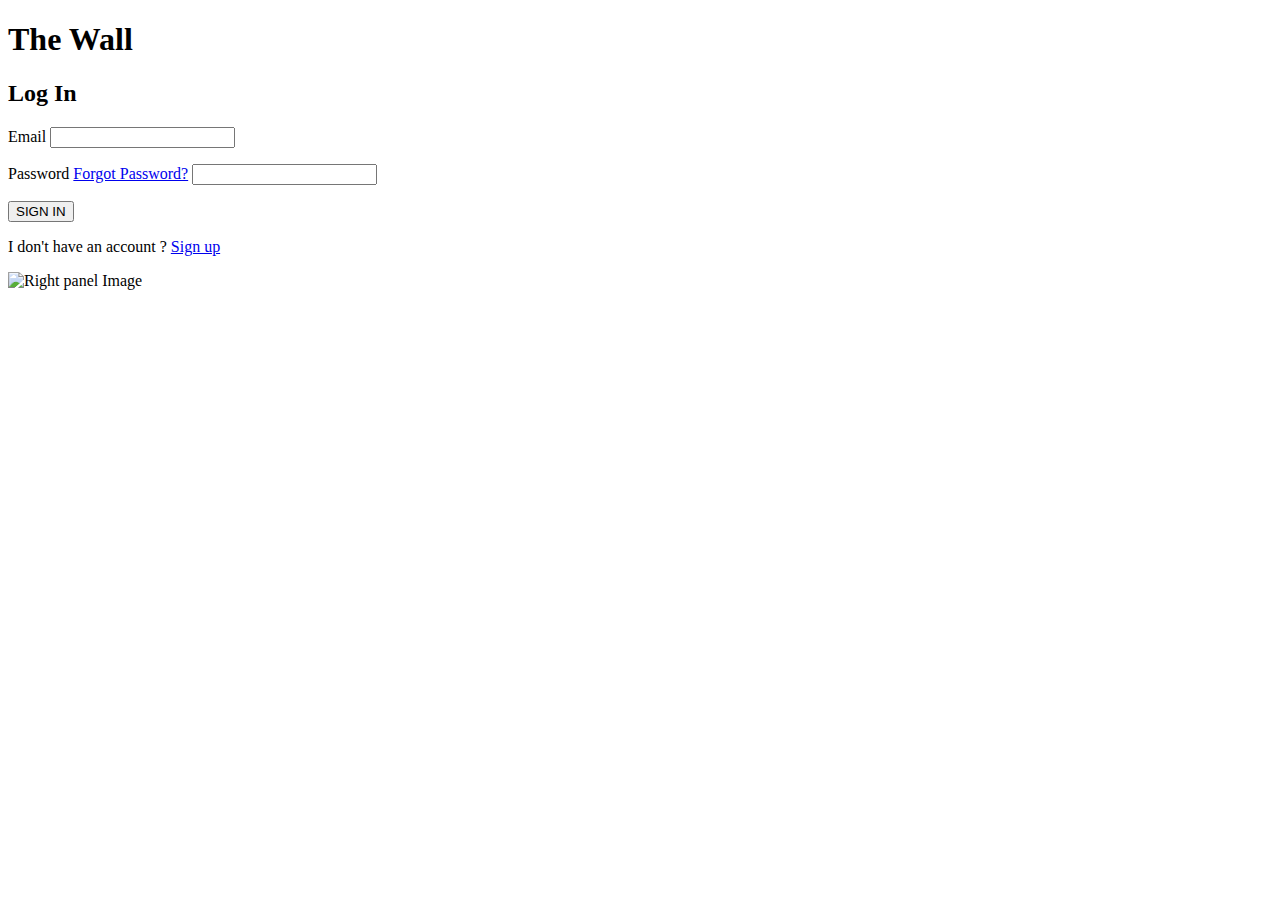
==== November Wall/views/index.html @ 515a324f "Add files via upload" ====
<!DOCTYPE html>
<html lang="en">
<head>
    <meta charset="UTF-8">
    <meta http-equiv="X-UA-Compatible" content="IE=edge">
    <meta name="viewport" content="width=device-width, initial-scale=1.0">
    <meta name="description" content="Login form of the wall assignment">
    <meta name="author" content="John Paolo R. Ruelo">

    <link rel="stylesheet" href="/assets/css/index.css">
    <title>Sign In Page</title>
</head>
<body>
    <div class="container">
        <div class="login">
            <form action="POST" class="login_form">
                <h1>The Wall</h1>
                <h2>Log In</h2>
                <label>Email</label>
                <input type="text" name="email" class="email_input">
                <p class="error_email error_text"></p>

                <label>Password
                    <a href="#">Forgot Password?</a>
                </label>
                <input type="password" name="password" class="password_input">
                <p class="error_password error_text"></p>

                <button type="submit">SIGN IN</button>

                <p class="is_registered">I don't have an account ? 
                    <a href="sign_up.html">Sign up</a>
                </p>
            </form>
        </div>
    </div>
    <div id="design-panel">
        <img src="/assets/images/userpanel.png" alt="Right panel Image">
    </div>
    <script src="/assets/js/global.js"></script>
    <script src="/assets/js/index.js"></script>
</body>
</html>
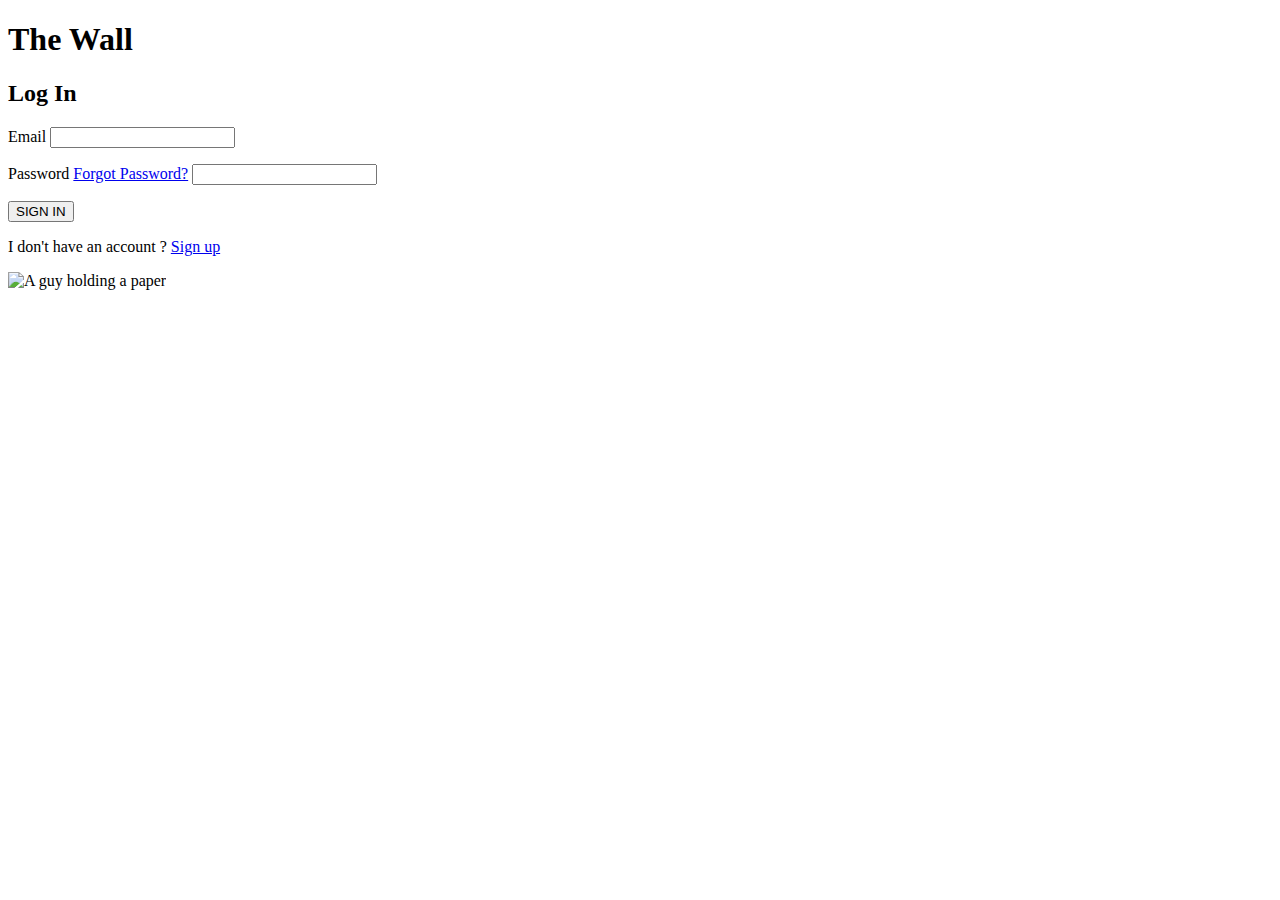
==== commit 7211a7a9: "Add files via upload" ====
--- a/November Wall/views/index.html
+++ b/November Wall/views/index.html
@@ -17,25 +17,25 @@
                 <h1>The Wall</h1>
                 <h2>Log In</h2>
                 <label>Email</label>
-                <input type="text" name="email" class="email_input">
+                <input type="text" name="email" class="email_input" tabindex="1">
                 <p class="error_email error_text"></p>
 
                 <label>Password
                     <a href="#">Forgot Password?</a>
                 </label>
-                <input type="password" name="password" class="password_input">
+                <input type="password" name="password" class="password_input" tabindex="2">
                 <p class="error_password error_text"></p>
 
-                <button type="submit">SIGN IN</button>
+                <button type="submit" tabindex="3">SIGN IN</button>
 
                 <p class="is_registered">I don't have an account ? 
-                    <a href="sign_up.html">Sign up</a>
+                    <a href="sign_up.html" tabindex="4">Sign up</a>
                 </p>
             </form>
         </div>
     </div>
     <div id="design-panel">
-        <img src="/assets/images/userpanel.png" alt="Right panel Image">
+        <img src="/assets/images/userpanel.png" alt="A guy holding a paper">
     </div>
     <script src="/assets/js/global.js"></script>
     <script src="/assets/js/index.js"></script>
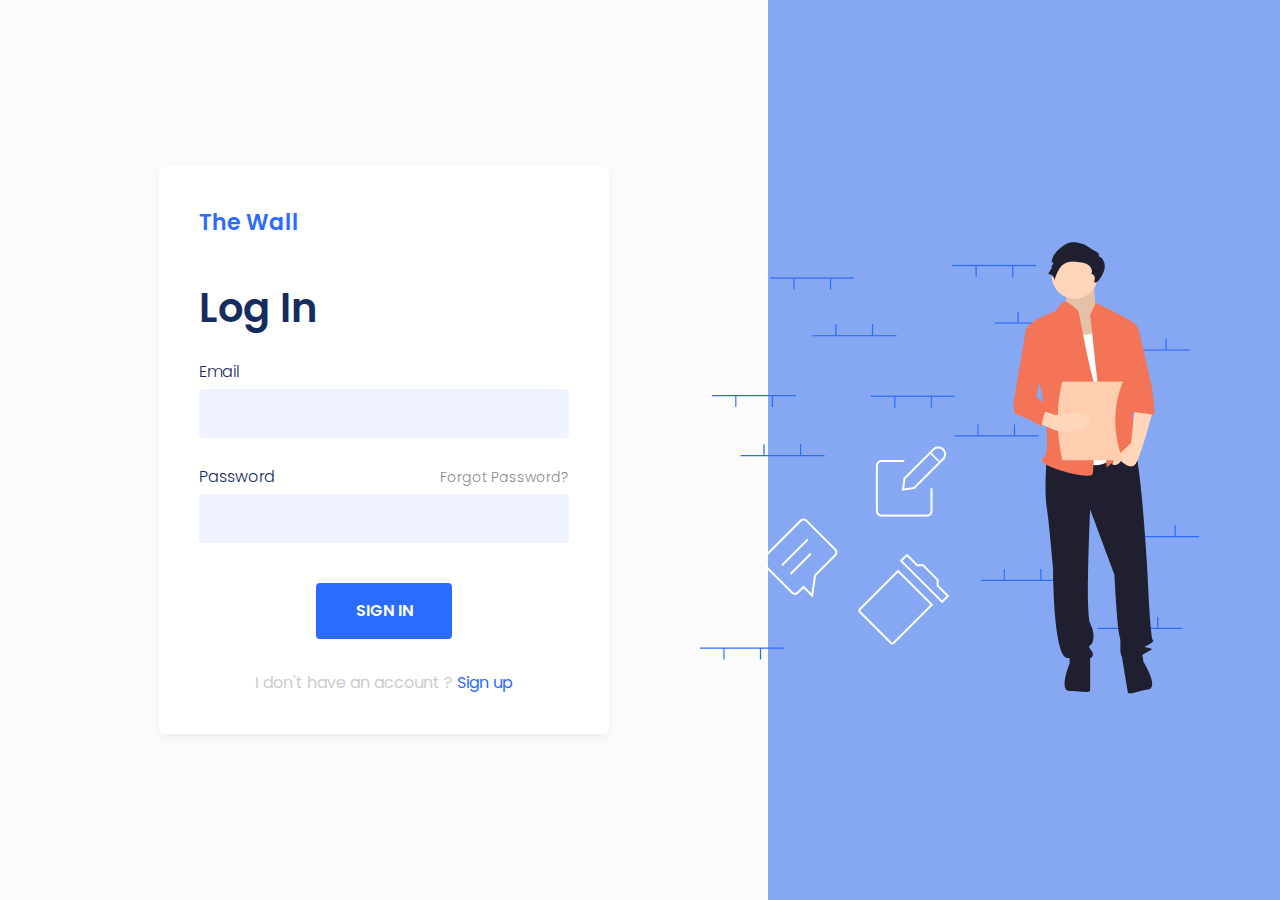
==== commit b2a74942: "reworked all previous issue" ====
--- a/November Wall/views/index.html
+++ b/November Wall/views/index.html
@@ -1,13 +1,14 @@
 <!DOCTYPE html>
 <html lang="en">
 <head>
+    <link rel="icon" type="image/x-icon" href="../assets/images/15608-200.png">
     <meta charset="UTF-8">
     <meta http-equiv="X-UA-Compatible" content="IE=edge">
+    <meta name="author" content="John Paolo R. Ruelo">
+    <meta name="description" content="Login form of the wall assignment">
     <meta name="viewport" content="width=device-width, initial-scale=1.0">
-    <meta name="description" content="Login form of the wall assignment">
-    <meta name="author" content="John Paolo R. Ruelo">
 
-    <link rel="stylesheet" href="/assets/css/index.css">
+    <link rel="stylesheet" href="../assets/css/index.css">
     <title>Sign In Page</title>
 </head>
 <body>
@@ -35,9 +36,9 @@
         </div>
     </div>
     <div id="design-panel">
-        <img src="/assets/images/userpanel.png" alt="A guy holding a paper">
+        <img src="../assets/images/userpanel.png" alt="A guy holding a paper">
     </div>
-    <script src="/assets/js/global.js"></script>
-    <script src="/assets/js/index.js"></script>
+    <script src="../assets/js/global.js"></script>
+    <script src="../assets/js/index.js"></script>
 </body>
 </html>--- a/November Wall/assets/css/index.css
+++ b/November Wall/assets/css/index.css
@@ -0,0 +1,160 @@
+/* normalize css */
+* {
+  box-sizing: border-box;
+  font-family: 'Poppins', sans-serif;
+  margin: 0px;
+  padding: 0px;
+}
+a {
+  text-decoration: none;
+}
+body {
+  align-self: center;
+  background-color: #fbfbfb;
+  display: flex;
+}
+button {
+  cursor: pointer;
+}
+@font-face {
+  font-family: Poppins_light;
+  src: url(../fonts/Poppins-Light.ttf);
+}
+@font-face {
+  font-family: Poppins_Regular;
+  src: url(../fonts/Poppins-Regular.ttf);
+}
+@font-face {
+  font-family: Poppins_medium;
+  src: url(../fonts/Poppins-Medium.ttf);
+}
+@font-face {
+  font-family: Poppins_semiBold;
+  src: url(../fonts/Poppins-SemiBold.ttf);
+}
+.container {
+  align-items: center;
+  display: flex;
+  justify-content: center;
+  width: 857px;
+}
+.container .login {
+  background-color: #ffffff;
+  border-radius: 6px;
+  box-shadow: 0px 4px 8px rgba(0, 0, 0, 0.05);
+  width: 450px;
+}
+.container .login form {
+  color: #152c61;
+  display: flex;
+  flex-direction: column;
+  padding: 40px;
+}
+.container .login form h1 {
+  color: #2c6bff;
+  font: normal 600 22px Poppins_semiBold;
+}
+.container .login form h2 {
+  color: #152c61;
+  font: normal 600 40px Poppins_semiBold;
+  margin-top: 39px;
+}
+.container .login form label {
+  color: #152c61;
+  display: flex;
+  font: normal 300 16px/24px Poppins_light;
+  justify-content: space-between;
+  margin-top: 22px;
+}
+.container .login form label a {
+  color: rgba(0, 0, 0, 0.5);
+  font: normal 300 14px Poppins_light;
+  margin-top: 2px;
+}
+.container .login form input {
+  background: #eef3ff;
+  border-radius: 4px;
+  border: none;
+  color: #152c61;
+  font: normal 400 14px/21px Poppins_Regular;
+  margin: 5px 0px;
+  padding: 14px 9px;
+}
+.container .login form input.error_input {
+  background-color: #fdf1f1;
+}
+.container .login form .error_text {
+  color: #e1554c;
+  font: normal 300 14px/21px Poppins_light;
+}
+.container .login form button[type=submit] {
+  background: #2c6bff;
+  border-radius: 4px;
+  border: none;
+  color: white;
+  font: normal 600 16px/24px Poppins_semiBold;
+  margin: 35px auto 33px auto;
+  padding: 16px 0px;
+  width: 136px;
+}
+.container .login form .is_registered {
+  color: #cccccc;
+  font: normal 400 16px/22px Poppins_Regular;
+  text-align: center;
+}
+.container .login form .is_registered a {
+  color: #2c6bff;
+  font: normal 400 16px/22px Poppins_Regular;
+}
+#design-panel {
+  background-color: #86a7f2;
+  width: 600px;
+}
+#design-panel img {
+  position: relative;
+  right: 68px;
+  top: 90px;
+}
+@media screen and (max-width: 4000px) {
+  body {
+    width: 100vw;
+  }
+  body .container {
+    height: 100vh;
+    width: 60vw;
+  }
+  body #design-panel {
+    height: 100vh;
+    width: 40vw;
+  }
+}
+@media screen and (max-width: 900px) {
+  body {
+    align-items: center;
+    display: flex;
+    flex-direction: column;
+    justify-content: center;
+    max-height: 100vh;
+  }
+  body #design-panel {
+    height: 30vh;
+    width: 100vw;
+  }
+  body #design-panel img {
+    display: none;
+  }
+}
+@media screen and (max-width: 580px) {
+  .container {
+    background-color: #fbfbfb;
+    width: 100vw;
+  }
+  .container form {
+    border-radius: 0;
+    box-shadow: none;
+    width: 100%;
+  }
+  #design-panel {
+    display: none;
+  }
+}
